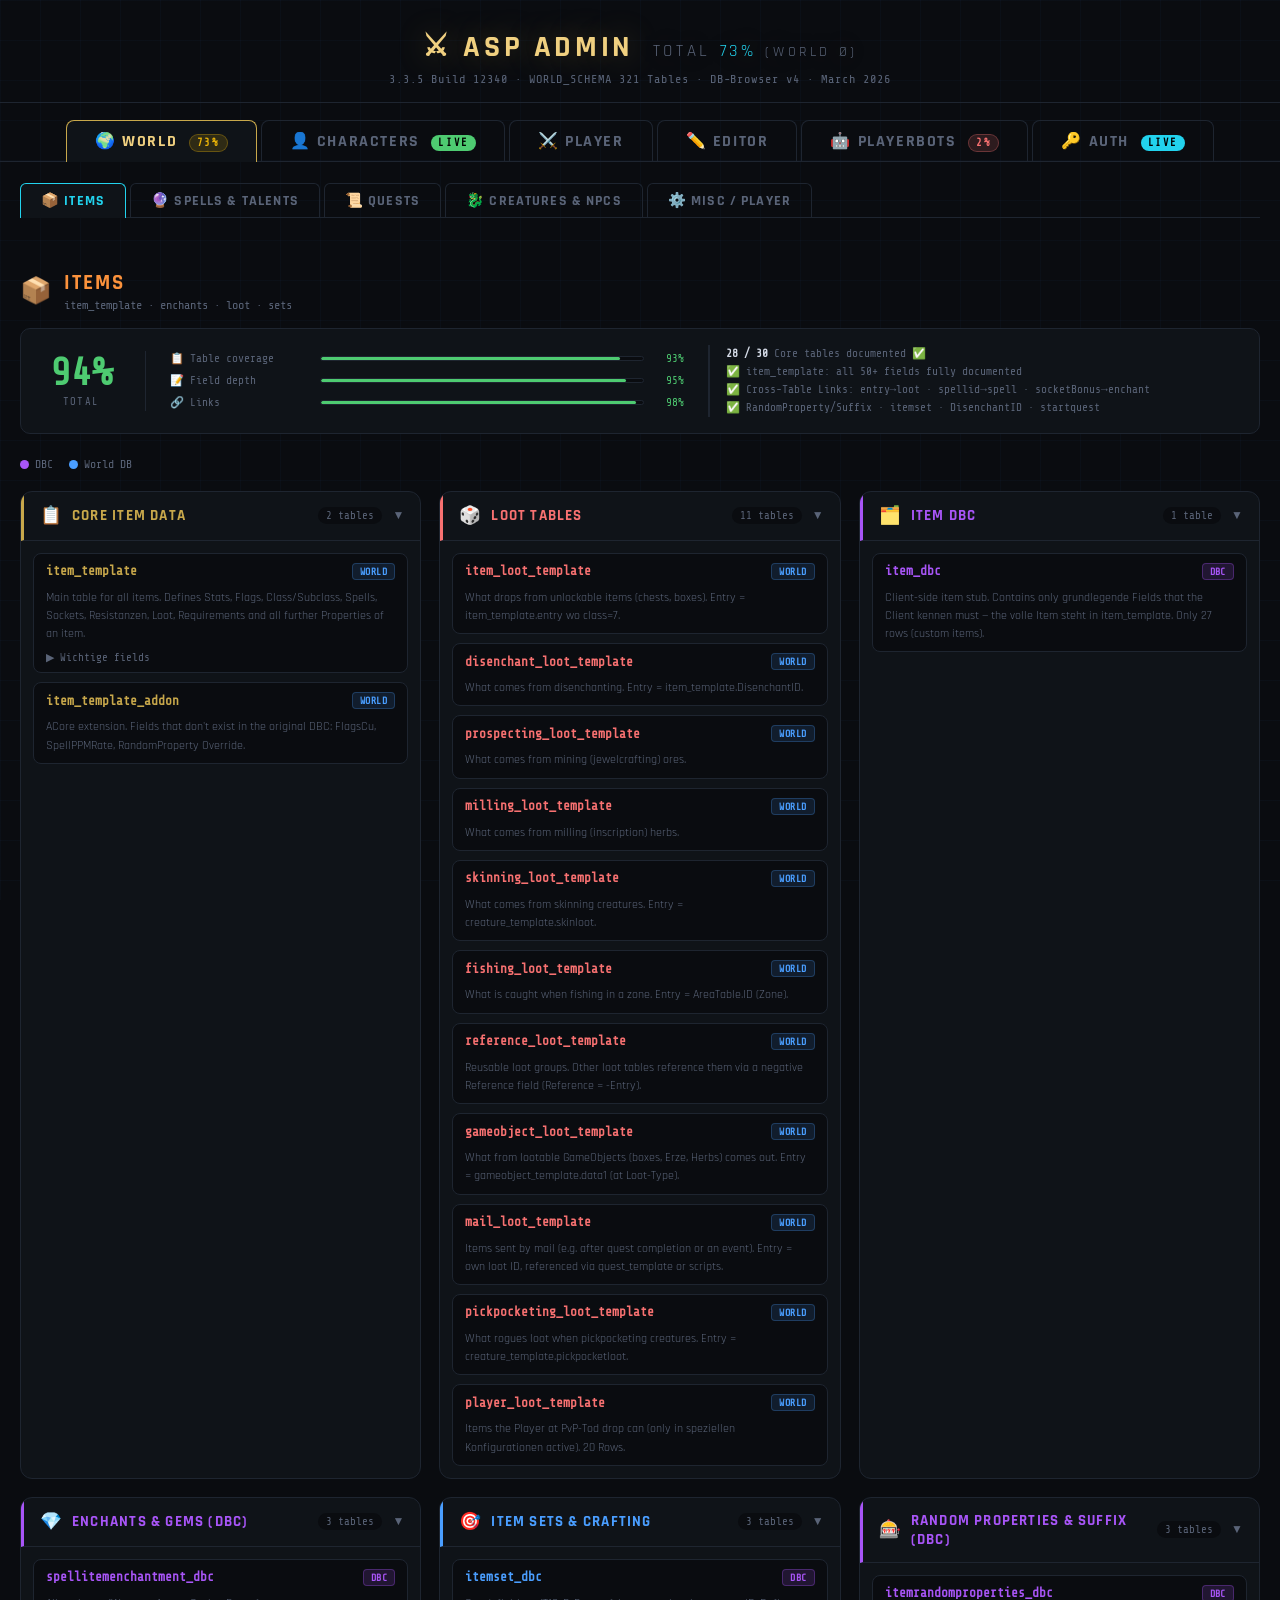
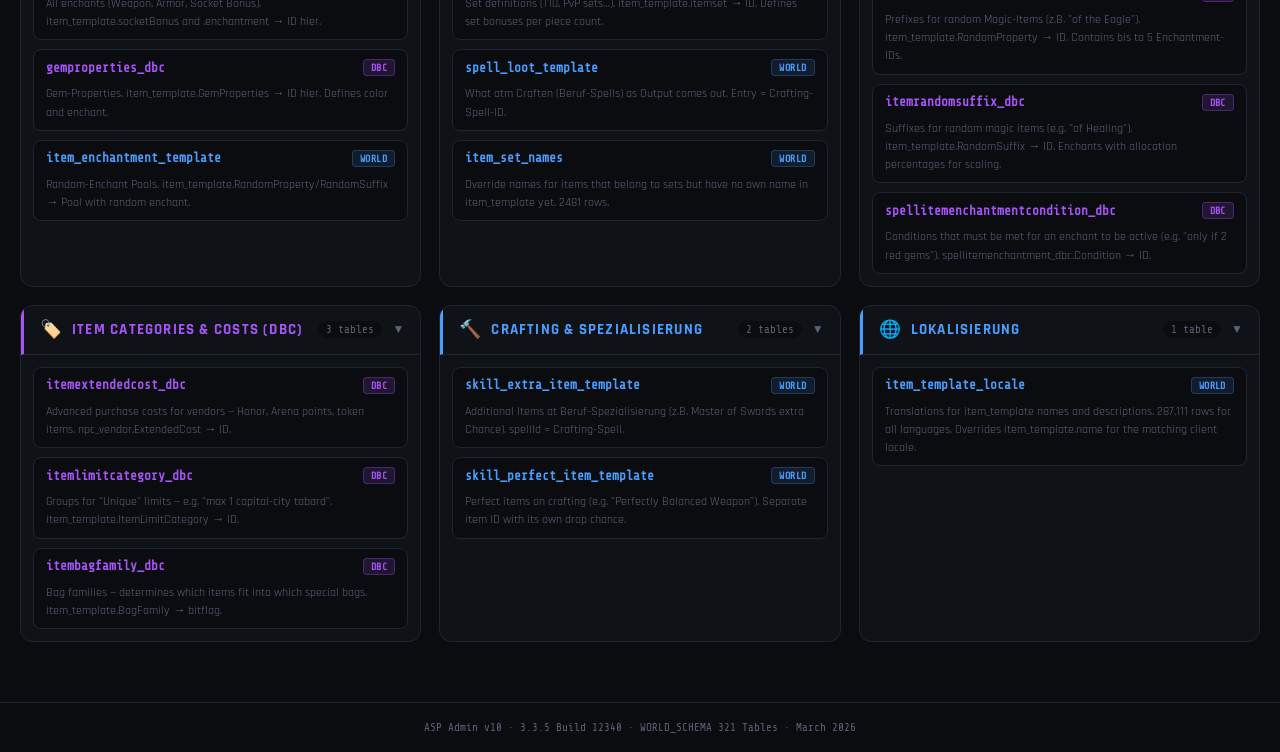
==== index.html @ 7c8c43ec "Initial commit" ====
<!DOCTYPE html>
<html lang="en">
<head>
<meta charset="UTF-8">
<title>ASP Admin</title>
<link rel="stylesheet" href="/css/main.css">
<!-- WoWHead tooltips for spell icons (3.3.5 = wotlk) -->
<script>const whTooltips = {colorLinks:false,iconSize:'medium',rename:false,hideLinks:true};</script>
<script src="https://wow.zamimg.com/widgets/power.js"></script>
</head>
<body>

<header>
  <h1>⚔ ASP Admin <span style="font-size:0.55em;font-weight:400;color:var(--muted);margin-left:8px;">Total <span id="header-total" style="color:var(--gold)">—</span> <span style="font-size:0.85em;color:var(--muted)">(World Ø)</span></span></h1>
  <p>3.3.5 Build 12340 · WORLD_SCHEMA 321 Tables · DB-Browser v4 · March 2026</p>
</header>

<!-- MAIN NAV -->
<nav class="main-nav">
  <button class="main-nav-btn active" onclick="showDB('world',this)">🌍 World <span class="progress-badge pb-good">73%</span></button>
  <button class="main-nav-btn" onclick="showDB('characters',this)">👤 Characters <span class="progress-badge" style="background:var(--green);color:#000">Live</span></button>
  <button class="main-nav-btn" onclick="showDB('player',this); initPlayerModule();">⚔️ Player</button>
  <button class="main-nav-btn" onclick="showDB('editor',this); initEditor();">✏️ Editor</button>
  <button class="main-nav-btn" onclick="showDB('playerbots',this)">🤖 Playerbots <span class="progress-badge pb-low">2%</span></button>
  <button class="main-nav-btn" onclick="showDB('auth',this);initAuthModule();">🔑 Auth <span class="progress-badge" style="background:var(--cyan);color:#000">Live</span></button>
</nav>

<div class="content-area">
  <!-- Per-tab markup is injected here from partials/ by bootstrap.js -->
  <div class="db-section active" id="db-world"></div>
  <div class="db-section" id="db-characters"></div>
  <div class="db-section" id="db-player"></div>
  <div class="db-section" id="db-playerbots"></div>
  <div class="db-section" id="db-auth"></div>
  <div class="db-section" id="db-editor"></div>
</div>

<footer>ASP Admin v10 · 3.3.5 Build 12340 · WORLD_SCHEMA 321 Tables · March 2026</footer>

<!-- ── Shared (must load first) ── -->
<script src="/js/shared/constants.js"></script>
<script src="/js/shared/helpers.js"></script>
<script src="/js/shared/item-display.js"></script>
<script src="/js/shared/search-modals.js"></script>
<script src="/js/shared/nav.js"></script>

<!-- ── Editor tab ── -->
<script src="/js/editor/item-editor.js"></script>
<script src="/js/editor/item-creator.js"></script>
<script src="/js/editor/dbc-editor.js"></script>
<script src="/js/editor/spell-creator.js"></script>
<script src="/js/editor/spell-creator-easy.js"></script>
<script src="/js/editor/talent-editor.js"></script>
<script src="/js/editor/creature-creator.js"></script>
<script src="/js/editor/quest-creator.js"></script>
<script src="/js/editor/spell-editor.js"></script>
<script src="/js/editor/quest-editor.js"></script>
<script src="/js/editor/creature-editor.js"></script>
<script src="/js/editor/loot-editor.js"></script>
<script src="/js/editor/smartai-editor.js"></script>

<!-- ── Player tab ── -->
<script src="/js/player/player.js"></script>
<script src="/js/player/xp.js"></script>
<script src="/js/player/classes.js"></script>
<script src="/js/player/races.js"></script>
<script src="/js/player/create-info.js"></script>
<script src="/js/player/create-items.js"></script>
<script src="/js/player/create-spells.js"></script>

<!-- ── Characters / Auth / misc ── -->
<script src="/js/characters.js"></script>
<script src="/js/accounts.js"></script>
<script src="/js/npc-extras.js"></script>
<script src="/js/guilds.js"></script>
<script src="/js/auth.js"></script>

<!-- ── Playerbots (acore_playerbots content) ── -->
<script src="/js/playerbots.js"></script>

<!-- ── Router: deep-linkable /Tab/Sub URLs (before bootstrap) ── -->
<script src="/js/router.js"></script>

<!-- ── Bootstrap: inject partials, then fire app:ready (LAST) ── -->
<script src="/js/bootstrap.js"></script>

</body>
</html>
---- css/main.css ----
@import url('https://fonts.googleapis.com/css2?family=Share+Tech+Mono&family=Rajdhani:wght@400;600;700&display=swap');

  :root {
    --bg: #0a0c10;
    --panel: #0f1318;
    --border: #1e2530;
    --gold: #c8a84b;
    --gold2: #f0d080;
    --blue: #4a9eff;
    --green: #4ecb71;
    --purple: #a855f7;
    --red: #f87171;
    --orange: #fb923c;
    --cyan: #22d3ee;
    --text: #d4dae6;
    --muted: #5a6478;
  }

  * { box-sizing: border-box; margin: 0; padding: 0; }

  body {
    background: var(--bg);
    color: var(--text);
    font-family: 'Rajdhani', sans-serif;
    min-height: 100vh;
  }

  body::before {
    content: '';
    position: fixed;
    inset: 0;
    background-image:
      linear-gradient(rgba(74,158,255,0.03) 1px, transparent 1px),
      linear-gradient(90deg, rgba(74,158,255,0.03) 1px, transparent 1px);
    background-size: 40px 40px;
    pointer-events: none;
    z-index: 0;
  }

  /* ── HEADER ── */
  header {
    position: relative; z-index: 2;
    text-align: center;
    padding: 28px 20px 16px;
    border-bottom: 1px solid var(--border);
  }
  header h1 {
    font-size: 1.9rem; font-weight: 700;
    letter-spacing: 0.12em; text-transform: uppercase;
    color: var(--gold2);
    text-shadow: 0 0 30px rgba(200,168,75,0.35);
  }
  header p {
    color: var(--muted);
    font-family: 'Share Tech Mono', monospace;
    font-size: 0.75rem; margin-top: 5px; letter-spacing: 0.08em;
  }

  /* ── MAIN NAV ── */
  .main-nav {
    position: relative; z-index: 2;
    display: flex; justify-content: center; gap: 4px;
    padding: 16px 20px 0;
    border-bottom: 1px solid var(--border);
  }
  .main-nav-btn {
    padding: 10px 28px;
    background: transparent;
    border: 1px solid var(--border);
    border-bottom: none;
    border-radius: 8px 8px 0 0;
    color: var(--muted);
    font-family: 'Rajdhani', sans-serif;
    font-size: 1rem; font-weight: 700;
    text-transform: uppercase; letter-spacing: 0.1em;
    cursor: pointer;
    transition: all 0.15s;
    position: relative; bottom: -1px;
  }
  .main-nav-btn:hover { color: var(--text); border-color: #2a3548; }
  .main-nav-btn.active {
    color: var(--gold2);
    background: var(--panel);
    border-color: var(--gold);
    border-bottom-color: var(--panel);
  }

  /* ── CONTENT WRAPPER ── */
  .content-area {
    position: relative; z-index: 1;
    max-width: 1440px; margin: 0 auto;
    padding: 0 20px 60px;
  }

  /* ── DB SECTION (top-level page) ── */
  .db-section { display: none; }
  .db-section.active { display: block; }

  /* ── SUB NAV (World sub-pages) ── */
  .sub-nav {
    display: flex; gap: 4px; flex-wrap: wrap;
    padding: 20px 0 0;
    border-bottom: 1px solid var(--border);
    margin-bottom: 28px;
  }
  .sub-nav-btn {
    padding: 8px 20px;
    background: transparent;
    border: 1px solid var(--border);
    border-bottom: none;
    border-radius: 6px 6px 0 0;
    color: var(--muted);
    font-family: 'Rajdhani', sans-serif;
    font-size: 0.9rem; font-weight: 700;
    text-transform: uppercase; letter-spacing: 0.08em;
    cursor: pointer;
    transition: all 0.15s;
    position: relative; bottom: -1px;
  }
  .sub-nav-btn:hover { color: var(--text); }
  .sub-nav-btn.active { color: var(--cyan); border-color: var(--cyan); background: var(--panel); border-bottom-color: var(--panel); }

  /* ── SUB PAGES ── */
  .sub-page { display: none; }
  .sub-page.active { display: block; }

  /* ── PLACEHOLDER ── */
  .placeholder {
    text-align: center; padding: 80px 20px;
    color: var(--muted);
    font-family: 'Share Tech Mono', monospace;
  }
  .placeholder .ph-icon { font-size: 3rem; margin-bottom: 12px; opacity: 0.3; }
  .placeholder h2 { font-size: 1rem; letter-spacing: 0.1em; text-transform: uppercase; margin-bottom: 8px; }
  .placeholder p { font-size: 0.75rem; }

  /* ── LEGEND ── */
  .legend {
    display: flex; gap: 16px; flex-wrap: wrap;
    margin-bottom: 20px;
  }
  .legend-item {
    display: flex; align-items: center; gap: 6px;
    font-size: 0.72rem; color: var(--muted);
    font-family: 'Share Tech Mono', monospace;
  }
  .legend-dot { width: 9px; height: 9px; border-radius: 50%; }

  /* ── SECTIONS GRID ── */
  .sections { display: grid; grid-template-columns: repeat(auto-fit, minmax(300px, 1fr)); gap: 18px; }

  .section {
    background: var(--panel); border: 1px solid var(--border);
    border-radius: 12px; overflow: hidden;
    transition: border-color 0.2s, box-shadow 0.2s;
  }
  .section:hover { box-shadow: 0 0 18px rgba(74,158,255,0.07); }

  .section-header {
    display: flex; align-items: center; gap: 10px;
    padding: 13px 16px;
    border-bottom: 1px solid var(--border);
    cursor: pointer; user-select: none;
  }
  .sect-icon { font-size: 1.1rem; }
  .sect-title { font-size: 0.95rem; font-weight: 700; text-transform: uppercase; letter-spacing: 0.08em; flex: 1; }
  .sect-count { font-family: 'Share Tech Mono', monospace; font-size: 0.68rem; color: var(--muted); background: var(--bg); padding: 2px 8px; border-radius: 20px; }
  .chevron { color: var(--muted); font-size: 0.75rem; transition: transform 0.2s; }
  .section.collapsed .chevron { transform: rotate(-90deg); }
  .section.collapsed .section-body { display: none; }
  .section-body { padding: 12px; }

  /* color accents */
  .s-core    .section-header { border-left: 3px solid var(--gold); }    .s-core    .sect-title { color: var(--gold); }
  .s-dbc     .section-header { border-left: 3px solid var(--purple); }  .s-dbc     .sect-title { color: var(--purple); }
  .s-world   .section-header { border-left: 3px solid var(--blue); }    .s-world   .sect-title { color: var(--blue); }
  .s-effects .section-header { border-left: 3px solid var(--green); }   .s-effects .sect-title { color: var(--green); }
  .s-auras   .section-header { border-left: 3px solid var(--cyan); }    .s-auras   .sect-title { color: var(--cyan); }
  .s-chars   .section-header { border-left: 3px solid var(--orange); }  .s-chars   .sect-title { color: var(--orange); }
  .s-loot    .section-header { border-left: 3px solid var(--red); }     .s-loot    .sect-title { color: var(--red); }
  .s-misc    .section-header { border-left: 3px solid var(--muted); }   .s-misc    .sect-title { color: var(--text); }

  /* ── TABLE CARDS ── */
  .table-card {
    background: var(--bg); border: 1px solid var(--border);
    border-radius: 8px; margin-bottom: 9px; overflow: hidden;
    transition: border-color 0.15s;
  }
  .table-card:last-child { margin-bottom: 0; }
  .table-card:hover { border-color: #2a3548; }
  .table-card-header {
    display: flex; align-items: center; gap: 8px;
    padding: 9px 12px; cursor: pointer;
  }
  .table-name { font-family: 'Share Tech Mono', monospace; font-size: 0.8rem; font-weight: 600; flex: 1; }
  .table-badge {
    font-size: 0.62rem; padding: 2px 7px; border-radius: 4px;
    font-family: 'Share Tech Mono', monospace; font-weight: 600;
    text-transform: uppercase; letter-spacing: 0.05em;
  }
  .badge-dbc   { background: rgba(168,85,247,0.15); color: var(--purple); border: 1px solid rgba(168,85,247,0.3); }
  .badge-world { background: rgba(74,158,255,0.12); color: var(--blue);   border: 1px solid rgba(74,158,255,0.25); }

  .table-desc { font-size: 0.76rem; color: var(--muted); padding: 0 12px 8px; line-height: 1.5; }

  .fields-toggle {
    padding: 0 12px 8px; cursor: pointer;
    font-size: 0.68rem; color: var(--muted);
    font-family: 'Share Tech Mono', monospace;
    display: flex; align-items: center; gap: 4px;
  }
  .fields-toggle:hover { color: var(--text); }
  .fields-list { padding: 0 12px 10px; display: none; }
  .fields-list.open { display: block; }
  .field-row {
    display: flex; align-items: baseline; gap: 8px;
    padding: 3px 0; border-bottom: 1px solid rgba(30,37,48,0.5);
    font-size: 0.7rem;
  }
  .field-row:last-child { border-bottom: none; }
  .field-name { font-family: 'Share Tech Mono', monospace; color: var(--cyan); min-width: 180px; flex-shrink: 0; }
  .field-type { color: var(--orange); min-width: 65px; flex-shrink: 0; font-family: 'Share Tech Mono', monospace; font-size: 0.63rem; }
  .field-note { color: var(--muted); flex: 1; }

  .connector {
    display: flex; align-items: center; gap: 8px;
    margin-bottom: 8px; font-size: 0.7rem; color: var(--muted);
    font-family: 'Share Tech Mono', monospace;
    padding: 5px 12px; background: rgba(74,158,255,0.04);
    border-radius: 6px; border-left: 2px solid rgba(74,158,255,0.3);
  }
  .connector .arrow { color: var(--blue); }

  /* ── FLOW ── */
  .flow {
    margin: 32px 0 0; padding: 22px;
    background: var(--panel); border: 1px solid var(--border); border-radius: 12px;
  }
  .flow h2 { font-size: 0.78rem; text-transform: uppercase; letter-spacing: 0.12em; color: var(--muted); margin-bottom: 14px; font-family: 'Share Tech Mono', monospace; }
  .flow-steps { display: flex; align-items: center; flex-wrap: wrap; gap: 4px; }
  .flow-step { background: var(--bg); border: 1px solid var(--border); border-radius: 8px; padding: 9px 13px; font-size: 0.75rem; text-align: center; min-width: 110px; }
  .flow-step .step-label { font-family: 'Share Tech Mono', monospace; font-size: 0.62rem; color: var(--muted); margin-bottom: 3px; }
  .flow-step .step-table { font-weight: 700; font-size: 0.78rem; }
  .flow-arrow { color: var(--muted); font-size: 1.1rem; padding: 0 2px; }

  /* ── PAGE TITLE ── */
  .page-title {
    display: flex; align-items: center; gap: 12px;
    padding: 24px 0 16px;
  }
  .page-title .pt-icon { font-size: 1.6rem; }
  .page-title h2 { font-size: 1.3rem; font-weight: 700; text-transform: uppercase; letter-spacing: 0.1em; }
  .page-title p { font-size: 0.75rem; color: var(--muted); font-family: 'Share Tech Mono', monospace; margin-top: 2px; }

  footer {
    position: relative; z-index: 1;
    text-align: center; padding: 18px;
    color: var(--muted); font-family: 'Share Tech Mono', monospace;
    font-size: 0.68rem; border-top: 1px solid var(--border);
  }

  /* ── PROGRESS ── */
  .progress-badge {
    display: inline-flex; align-items: center; gap: 4px;
    font-family: 'Share Tech Mono', monospace;
    font-size: 0.65rem; font-weight: 600;
    padding: 2px 7px; border-radius: 10px;
    margin-left: 6px;
  }
  .pb-low    { background: rgba(248,113,113,0.15); color: #f87171; border: 1px solid rgba(248,113,113,0.3); }
  .pb-mid    { background: rgba(251,146,60,0.15);  color: #fb923c; border: 1px solid rgba(251,146,60,0.3); }
  .pb-good   { background: rgba(234,179,8,0.15);   color: #eab308; border: 1px solid rgba(234,179,8,0.3); }

  /* ── COVERAGE CARD ── */
  .coverage-card {
    background: var(--panel);
    border: 1px solid var(--border);
    border-radius: 10px;
    padding: 16px 20px;
    margin-bottom: 24px;
    display: flex;
    gap: 24px;
    align-items: center;
    flex-wrap: wrap;
  }

  .cov-score {
    text-align: center;
    min-width: 80px;
    flex-shrink: 0;
  }
  .cov-score .score-num {
    font-size: 2.4rem;
    font-weight: 700;
    line-height: 1;
    font-family: 'Share Tech Mono', monospace;
  }
  .cov-score .score-label {
    font-size: 0.65rem;
    text-transform: uppercase;
    letter-spacing: 0.1em;
    color: var(--muted);
    margin-top: 4px;
    font-family: 'Share Tech Mono', monospace;
  }

  .cov-divider {
    width: 1px; height: 60px;
    background: var(--border);
    flex-shrink: 0;
  }

  .cov-bars {
    flex: 1;
    min-width: 220px;
    display: flex;
    flex-direction: column;
    gap: 9px;
  }

  .cov-bar-row {
    display: flex;
    align-items: center;
    gap: 10px;
  }

  .cov-bar-label {
    font-size: 0.7rem;
    color: var(--muted);
    font-family: 'Share Tech Mono', monospace;
    min-width: 140px;
    flex-shrink: 0;
  }

  .cov-bar-track {
    flex: 1;
    height: 5px;
    background: var(--bg);
    border-radius: 3px;
    overflow: hidden;
    border: 1px solid var(--border);
  }

  .cov-bar-fill {
    height: 100%;
    border-radius: 3px;
    transition: width 0.6s ease;
  }

  .cov-bar-pct {
    font-size: 0.68rem;
    font-family: 'Share Tech Mono', monospace;
    min-width: 30px;
    text-align: right;
    flex-shrink: 0;
  }

  .cov-note {
    flex: 1;
    min-width: 160px;
    font-size: 0.7rem;
    color: var(--muted);
    line-height: 1.6;
    font-family: 'Share Tech Mono', monospace;
    border-left: 2px solid var(--border);
    padding-left: 16px;
  }
  .cov-note strong { color: var(--text); }

  /* ── EDITOR ── */
  .editor-layout {
    display: grid;
    grid-template-columns: 260px 1fr;
    gap: 16px;
    margin-top: 16px;
  }
  .editor-sidebar {
    background: var(--panel);
    border: 1px solid var(--border);
    border-radius: 8px;
    padding: 14px;
    height: fit-content;
    position: sticky;
    top: 16px;
  }
  .editor-sidebar h3 {
    font-size: 0.7rem; letter-spacing: 0.12em;
    text-transform: uppercase; color: var(--gold);
    margin-bottom: 10px;
  }
  .editor-main {
    background: var(--panel);
    border: 1px solid var(--border);
    border-radius: 8px;
    padding: 16px;
  }
  .editor-search {
    display: flex; gap: 8px; margin-bottom: 14px;
  }
  .editor-search input, .editor-search select {
    background: var(--bg); border: 1px solid var(--border);
    border-radius: 6px; color: var(--text);
    font-family: 'Share Tech Mono', monospace; font-size: 0.8rem;
    padding: 7px 10px; outline: none; transition: border-color 0.15s;
  }
  .editor-search input:focus, .editor-search select:focus { border-color: var(--gold); }
  .editor-search input { flex: 1; }
  .e-btn {
    padding: 7px 18px; border-radius: 6px; border: 1px solid var(--border);
    font-family: 'Rajdhani', sans-serif; font-weight: 700; font-size: 0.85rem;
    letter-spacing: 0.06em; text-transform: uppercase;
    cursor: pointer; transition: all 0.15s;
    background: var(--bg); color: var(--muted);
  }
  .e-btn:hover { color: var(--text); border-color: #2a3548; }
  .e-btn-gold  { background: rgba(200,168,75,0.15);  color: var(--gold);  border-color: var(--gold); }
  .e-btn-gold:hover  { background: rgba(200,168,75,0.28); }
  .e-btn-green { background: rgba(78,203,113,0.12);  color: var(--green); border-color: var(--green); }
  .e-btn-green:hover { background: rgba(78,203,113,0.25); }
  .e-btn-red   { background: rgba(248,113,113,0.12); color: var(--red);   border-color: var(--red); }
  .e-btn-red:hover   { background: rgba(248,113,113,0.25); }
  .e-btn-blue  { background: rgba(74,158,255,0.12);  color: var(--blue);  border-color: var(--blue); }
  .e-btn-blue:hover  { background: rgba(74,158,255,0.25); }
  .field-group { border: 1px solid var(--border); border-radius: 6px; margin-bottom: 12px; overflow: hidden; }
  .field-group-header {
    display: flex; align-items: center; justify-content: space-between;
    padding: 8px 14px; background: rgba(255,255,255,0.03);
    cursor: pointer; user-select: none; border-bottom: 1px solid var(--border);
  }
  .field-group-header:hover { background: rgba(255,255,255,0.06); }
  .field-group-title { font-size: 0.72rem; letter-spacing: 0.1em; text-transform: uppercase; color: var(--gold); font-weight: 700; }
  .field-group-chevron { color: var(--muted); font-size: 0.7rem; transition: transform 0.2s; }
  .field-group.collapsed .field-group-chevron { transform: rotate(-90deg); }
  .field-group.collapsed .field-group-body { display: none; }
  .field-group-body {
    padding: 12px 14px;
    display: grid;
    grid-template-columns: repeat(auto-fill, minmax(190px, 1fr));
    gap: 8px 14px;
  }
  .e-field { display: flex; flex-direction: column; gap: 3px; }
  .e-field label { font-family: 'Share Tech Mono', monospace; font-size: 0.68rem; color: var(--muted); letter-spacing: 0.04em; }
  .e-field input, .e-field select, .e-field textarea {
    background: var(--bg); border: 1px solid var(--border); border-radius: 4px;
    color: var(--text); font-family: 'Share Tech Mono', monospace; font-size: 0.78rem;
    padding: 5px 8px; outline: none; transition: border-color 0.15s; width: 100%;
  }
  .e-field input:focus, .e-field select:focus, .e-field textarea:focus { border-color: var(--gold); }
  .e-field textarea { resize: vertical; min-height: 52px; }
  .e-field-wide { grid-column: 1 / -1; }
  .e-field-hint { font-size: 0.62rem; color: var(--muted); margin-top: 2px; }
  /* Bitmask widget */
  .bitmask-wrap { position: relative; display: flex; gap: 4px; align-items: center; }
  .bitmask-wrap input[type=number] { width: 90px !important; flex-shrink: 0; }
  .bitmask-btn { background: var(--bg-alt); border: 1px solid var(--border); border-radius: 4px; color: var(--muted); cursor: pointer; font-size: 0.75rem; padding: 4px 7px; line-height: 1; transition: border-color 0.15s; white-space: nowrap; flex-shrink: 0; }
  .bitmask-btn:hover { border-color: var(--gold); color: var(--gold); }
  .bitmask-popover { position: absolute; top: calc(100% + 4px); left: 0; z-index: 9999; background: var(--bg-panel); border: 1px solid var(--border); border-radius: 6px; padding: 8px 10px; min-width: 180px; max-width: 260px; max-height: 260px; overflow-y: auto; box-shadow: 0 6px 24px rgba(0,0,0,0.5); }
  .bitmask-popover label { display: flex; align-items: center; gap: 7px; font-size: 0.76rem; color: var(--text); padding: 3px 0; cursor: pointer; white-space: nowrap; }
  .bitmask-popover label:hover { color: var(--gold); }
  .bitmask-popover label input { width: auto !important; flex-shrink: 0; cursor: pointer; accent-color: var(--gold); }
  .bitmask-popover .bp-sep { border: none; border-top: 1px solid var(--border); margin: 4px 0; }
  .tpl-list { list-style: none; margin-top: 6px; }
  .tpl-list li {
    padding: 6px 10px; border-radius: 4px; cursor: pointer;
    font-size: 0.82rem; color: var(--muted); transition: all 0.12s;
    border: 1px solid transparent;
  }
  .tpl-list li:hover { color: var(--text); background: rgba(255,255,255,0.04); }
  .tpl-list li.active { color: var(--gold); background: rgba(200,168,75,0.08); border-color: rgba(200,168,75,0.25); }
  .tpl-group-label { font-size: 0.62rem; letter-spacing: 0.1em; text-transform: uppercase; color: var(--muted); padding: 8px 10px 2px; pointer-events: none; }
  .server-status {
    display: inline-flex; align-items: center; gap: 6px;
    font-family: 'Share Tech Mono', monospace; font-size: 0.72rem;
    padding: 5px 12px; border-radius: 20px; border: 1px solid var(--border); margin-bottom: 16px;
  }
  .status-dot { width: 7px; height: 7px; border-radius: 50%; background: var(--muted); }
  .status-dot.online  { background: var(--green); box-shadow: 0 0 6px var(--green); }
  .status-dot.offline { background: var(--red);   box-shadow: 0 0 6px var(--red); }
  .search-results {
    margin-top: 6px; max-height: 200px; overflow-y: auto;
    background: var(--bg); border: 1px solid var(--border); border-radius: 6px; display: none;
  }
  .search-results.open { display: block; }
  .search-result-item {
    padding: 7px 12px; cursor: pointer; font-size: 0.8rem;
    border-bottom: 1px solid var(--border);
    display: flex; align-items: center; gap: 8px; transition: background 0.1s;
  }
  .search-result-item:last-child { border-bottom: none; }
  .search-result-item:hover { background: rgba(255,255,255,0.05); }
  .search-result-id { color: var(--muted); font-family: 'Share Tech Mono', monospace; font-size: 0.72rem; }
  .editor-toolbar {
    display: flex; align-items: center; gap: 8px;
    padding: 10px 0 14px; border-bottom: 1px solid var(--border); margin-bottom: 14px; flex-wrap: wrap;
  }
  .editor-toolbar .entry-badge {
    font-family: 'Share Tech Mono', monospace; font-size: 0.78rem; color: var(--gold);
    background: rgba(200,168,75,0.08); border: 1px solid rgba(200,168,75,0.25);
    border-radius: 4px; padding: 4px 10px;
  }
  .toast {
    position: fixed; bottom: 24px; right: 24px; padding: 10px 20px; border-radius: 8px;
    font-size: 0.85rem; font-weight: 700; z-index: 9999; opacity: 0; transition: opacity 0.3s; pointer-events: none;
  }
  .toast.show { opacity: 1; }
  .toast.success { background: rgba(78,203,113,0.2); border: 1px solid var(--green); color: var(--green); }
  .toast.error   { background: rgba(248,113,113,0.2); border: 1px solid var(--red);   color: var(--red); }
  .placeholder-tab { display: flex; flex-direction: column; align-items: center; justify-content: center; padding: 60px 20px; color: var(--muted); text-align: center; }
  .placeholder-tab .ph-icon { font-size: 2.5rem; margin-bottom: 12px; }
  .placeholder-tab h3 { color: var(--text); margin-bottom: 6px; }

  .switch-mode-item {
    padding: 8px 14px; border-radius: 5px; cursor: pointer;
    font-size: 0.82rem; font-weight: 700; letter-spacing: 0.04em;
    transition: background 0.12s; color: var(--text);
  }
  .switch-mode-item:hover { background: rgba(255,255,255,0.07); }
  .switch-mode-item.active-mode { opacity: 0.4; cursor: default; pointer-events: none; }


  /* ── EDITOR MODE SELECT ── */
  .editor-landing {
    display: flex; flex-direction: column; align-items: center;
    justify-content: center; padding: 48px 20px; text-align: center;
  }
  .editor-landing h2 { color: var(--gold2); font-size: 1.5rem; letter-spacing: 0.1em; margin-bottom: 8px; }
  .editor-landing p  { color: var(--muted); font-size: 0.85rem; margin-bottom: 36px; }
  .use-editor-btn {
    padding: 14px 48px;
    background: linear-gradient(135deg, rgba(200,168,75,0.2), rgba(200,168,75,0.08));
    border: 1px solid var(--gold);
    border-radius: 8px;
    color: var(--gold2);
    font-family: 'Rajdhani', sans-serif;
    font-size: 1.15rem; font-weight: 700;
    letter-spacing: 0.12em; text-transform: uppercase;
    cursor: pointer; transition: all 0.2s;
    box-shadow: 0 0 20px rgba(200,168,75,0.08);
  }
  .use-editor-btn:hover {
    background: linear-gradient(135deg, rgba(200,168,75,0.32), rgba(200,168,75,0.15));
    box-shadow: 0 0 32px rgba(200,168,75,0.2);
    transform: translateY(-1px);
  }
  .mode-select-screen {
    padding: 32px 20px;
  }
  .mode-select-screen h3 {
    color: var(--muted); font-size: 0.7rem; letter-spacing: 0.15em;
    text-transform: uppercase; margin-bottom: 24px; text-align: center;
  }
  .mode-cards {
    display: flex; flex-direction: column; gap: 12px;
    max-width: 540px; margin: 0 auto;
  }
  .mode-card {
    background: var(--panel);
    border: 1px solid var(--border);
    border-radius: 10px;
    padding: 20px 24px;
    cursor: pointer;
    transition: all 0.18s;
    display: flex; align-items: center; gap: 20px;
    text-align: left;
  }
  .mode-card:hover { border-color: var(--gold); background: rgba(200,168,75,0.05); transform: translateX(4px); }
  .mode-card-icon { font-size: 2rem; flex-shrink: 0; width: 48px; text-align: center; }
  .mode-card-body { flex: 1; }
  .mode-card-title {
    font-size: 1.1rem; font-weight: 700; letter-spacing: 0.06em;
    text-transform: uppercase; margin-bottom: 4px;
  }
  .mode-card-desc { font-size: 0.8rem; color: var(--muted); line-height: 1.4; }
  .mode-card-fields { font-size: 0.7rem; color: var(--muted); margin-top: 5px; }
  .mode-card-arrow { color: var(--muted); font-size: 1.1rem; flex-shrink: 0; }
  .mode-card:hover .mode-card-arrow { color: var(--gold); }
  .mode-easy  .mode-card-title { color: var(--green); }
  .mode-easy:hover  { border-color: var(--green);  background: rgba(78,203,113,0.05); }
  .mode-edit  .mode-card-title { color: var(--gold); }
  .mode-pro   .mode-card-title { color: var(--purple); }
  .mode-pro:hover   { border-color: var(--purple); background: rgba(168,85,247,0.05); }
  .mode-back-btn {
    display: inline-flex; align-items: center; gap: 6px;
    background: none; border: none; color: var(--muted);
    font-family: 'Rajdhani', sans-serif; font-size: 0.85rem;
    cursor: pointer; padding: 0; margin-bottom: 12px;
    transition: color 0.15s;
  }
  .mode-back-btn:hover { color: var(--text); }
  .mode-badge {
    display: inline-block; font-size: 0.6rem; font-weight: 700;
    letter-spacing: 0.1em; text-transform: uppercase;
    padding: 2px 7px; border-radius: 3px; margin-left: 8px; vertical-align: middle;
  }
  .badge-easy { background: rgba(78,203,113,0.15); color: var(--green); border: 1px solid rgba(78,203,113,0.3); }
  .badge-edit { background: rgba(200,168,75,0.15); color: var(--gold); border: 1px solid rgba(200,168,75,0.3); }
  .badge-pro  { background: rgba(168,85,247,0.15); color: var(--purple); border: 1px solid rgba(168,85,247,0.3); }
  /* Easy Edit flat form */
  .easy-form { padding: 0; }
  .easy-form .easy-section-title {
    font-size: 0.68rem; letter-spacing: 0.12em; text-transform: uppercase;
    color: var(--gold); margin: 18px 0 10px; padding-bottom: 4px;
    border-bottom: 1px solid var(--border);
  }
  .easy-form .easy-grid {
    display: grid; grid-template-columns: repeat(auto-fill, minmax(180px, 1fr)); gap: 8px 14px;
  }
  .easy-form
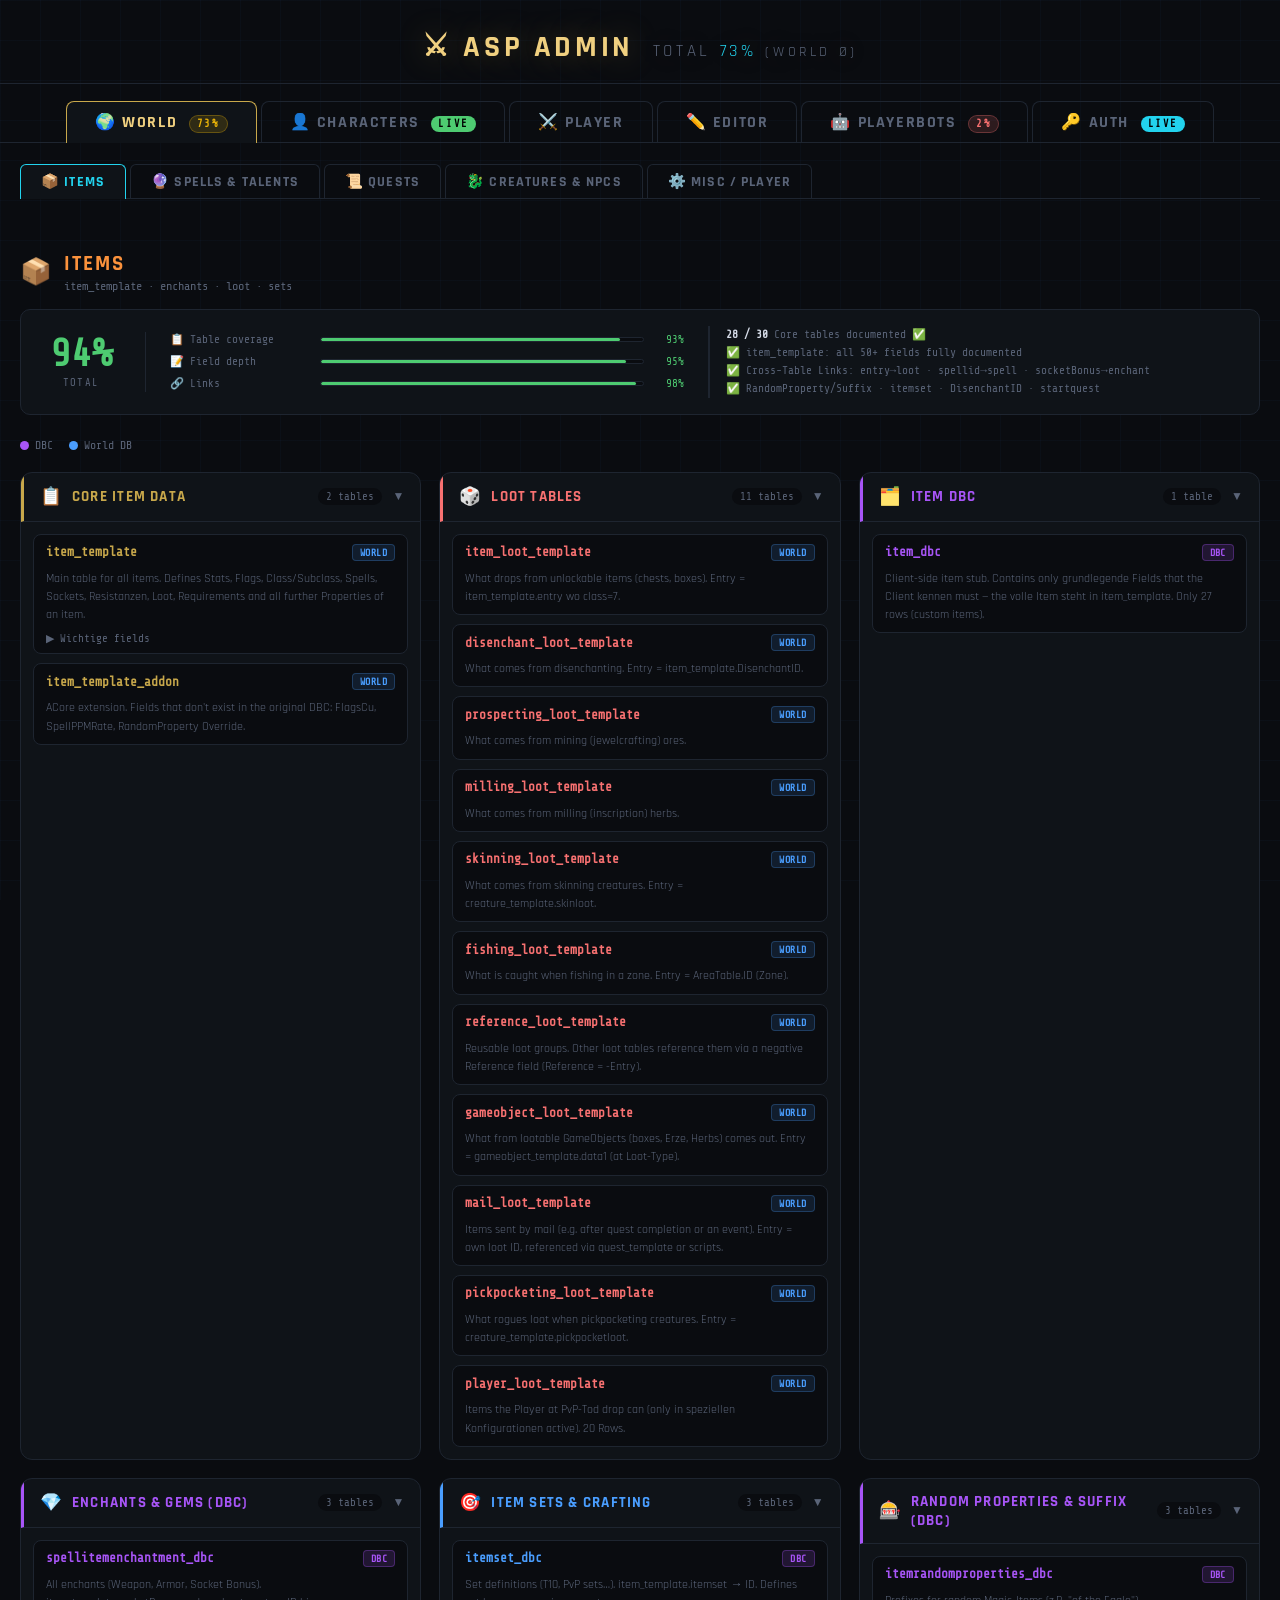
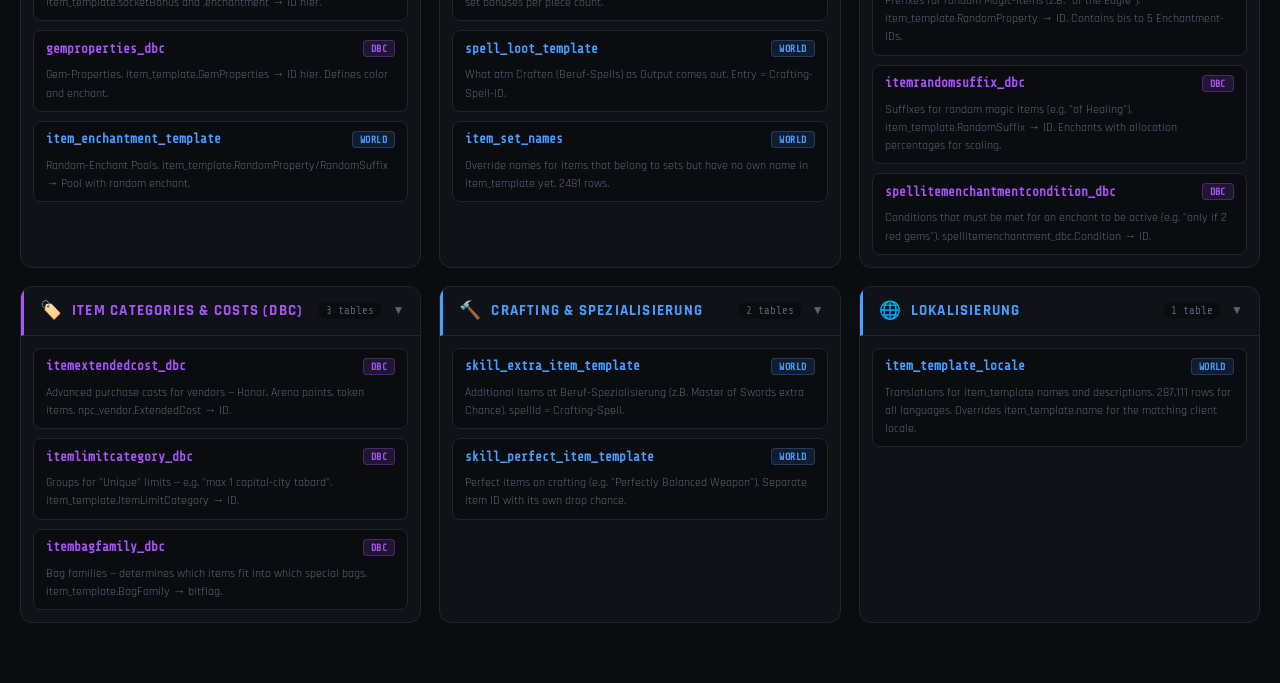
==== commit 097cdc88: "Added Glyphs editor / creator + some minor fixes" ====
--- a/index.html
+++ b/index.html
@@ -12,7 +12,6 @@
 
 <header>
   <h1>⚔ ASP Admin <span style="font-size:0.55em;font-weight:400;color:var(--muted);margin-left:8px;">Total <span id="header-total" style="color:var(--gold)">—</span> <span style="font-size:0.85em;color:var(--muted)">(World Ø)</span></span></h1>
-  <p>3.3.5 Build 12340 · WORLD_SCHEMA 321 Tables · DB-Browser v4 · March 2026</p>
 </header>
 
 <!-- MAIN NAV -->
@@ -35,7 +34,6 @@
   <div class="db-section" id="db-editor"></div>
 </div>
 
-<footer>ASP Admin v10 · 3.3.5 Build 12340 · WORLD_SCHEMA 321 Tables · March 2026</footer>
 
 <!-- ── Shared (must load first) ── -->
 <script src="/js/shared/constants.js"></script>
@@ -51,6 +49,7 @@
 <script src="/js/editor/spell-creator.js"></script>
 <script src="/js/editor/spell-creator-easy.js"></script>
 <script src="/js/editor/talent-editor.js"></script>
+<script src="/js/editor/glyph-editor.js"></script>
 <script src="/js/editor/creature-creator.js"></script>
 <script src="/js/editor/quest-creator.js"></script>
 <script src="/js/editor/spell-editor.js"></script>
